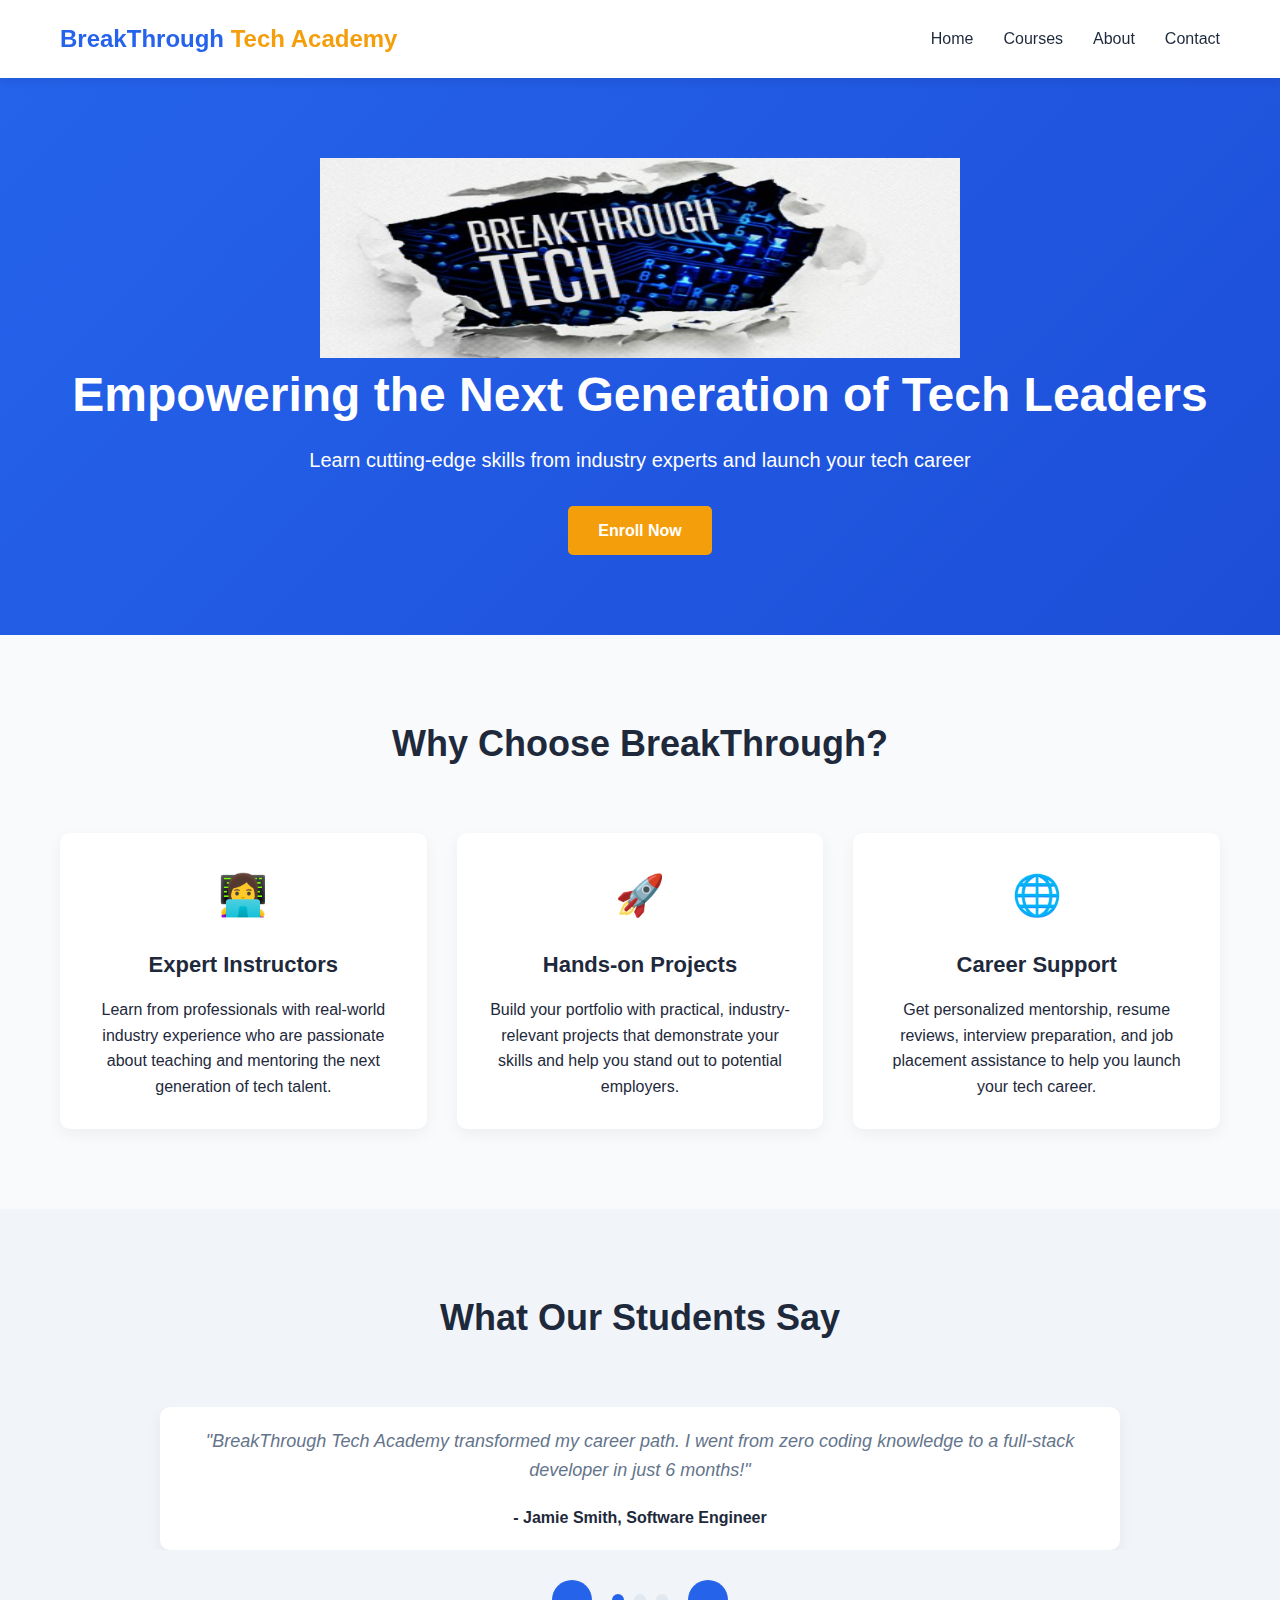
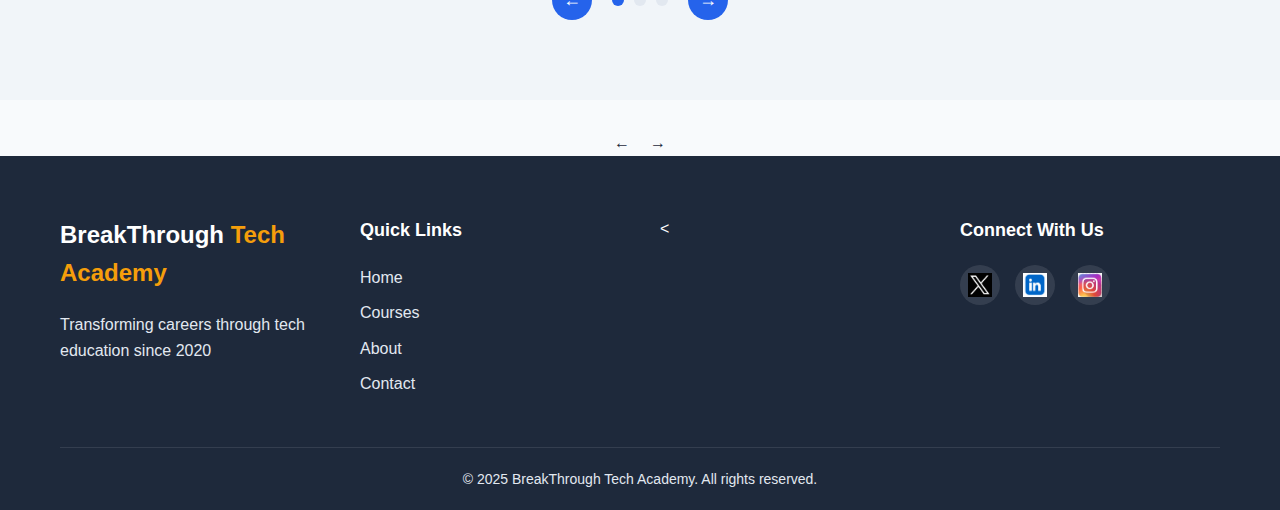
==== index.html @ b17aba81 "Initial commit" ====
<!DOCTYPE html>
<html lang="en">
<head>

    <!-- 
    Name: NASSUUNA NATASHA ANGELLA
    Registration Number: 23/U/BIT/0523/K/DAY
    Student Number: MRU2023000523
    -->
    <meta charset="UTF-8">
    <meta name="viewport" content="width=device-width, initial-scale=1.0">
    <title>BreakThrough Tech Academy</title>
    <link rel="stylesheet" href="https://cdnjs.cloudflare.com/ajax/libs/font-awesome/6.0.0-beta3/css/all.min.css">
    <style>
        /* CSS will be placed here */
        :root {
            --primary: #2563eb;
            --primary-dark: #1d4ed8;
            --secondary: #f59e0b;
            --dark: #1e293b;
            --light: #f8fafc;
            --gray: #64748b;
            --light-gray: #e2e8f0;
        }

        * {
            margin: 0;
            padding: 0;
            box-sizing: border-box;
            font-family: 'Segoe UI', Tahoma, Geneva, Verdana, sans-serif;
        }

        body {
            background-color: var(--light);
            color: var(--dark);
            line-height: 1.6;
        }

        .container {
            max-width: 1200px;
            margin: 0 auto;
            padding: 0 20px;
        }

        /* Header Styles */
        header {
            background-color: white;
            box-shadow: 0 2px 10px rgba(0, 0, 0, 0.1);
            position: sticky;
            top: 0;
            z-index: 100;
        }

        nav {
            display: flex;
            justify-content: space-between;
            align-items: center;
            padding: 20px 0;
        }

        .logo {
            font-size: 24px;
            font-weight: 700;
            color: var(--primary);
        }

        .logo span {
            color: var(--secondary);
        }

        .nav-links {
            display: flex;
            gap: 30px;
        }

        .nav-links a {
            text-decoration: none;
            color: var(--dark);
            font-weight: 500;
            transition: color 0.3s;
        }

        .nav-links a:hover {
            color: var(--primary);
        }

        .hamburger {
            display: none;
            font-size: 24px;
            cursor: pointer;
        }

        /* Hero Section */
        .hero {
            background: linear-gradient(135deg, #2563eb, #1d4ed8);
            color: white;
            padding: 80px 0;
            text-align: center
            ;
        }
        .hero-section {
    background-image: url('images/webdpic10.PNG'); /* Use a relative path */
    background-size: cover;
    background-position: center;
    background-repeat: no-repeat; 
    /* Remove the fixed attachment if not needed */
    /* Keep your filter if you want the darkening effect */
    filter: brightness(70%);
}

.hero {
    color: white;
    padding: 80px 0;
    text-align: center;
    /* Remove the background gradient as it will be covered by the image */
}
        .hero h1 {
            font-size: 48px;
            margin-bottom: 20px;
            line-height: 1.2;
        }

        .hero p {
            font-size: 20px;
            max-width: 700px;
            margin: 0 auto 30px;
        }

        .btn {
            display: inline-block;
            background-color: var(--secondary);
            color: white;
            padding: 12px 30px;
            border-radius: 5px;
            text-decoration: none;
            font-weight: 600;
            transition: all 0.3s;
            border: none;
            cursor: pointer;
        }

        .btn:hover {
            background-color: #e67e22;
            transform: translateY(-2px);
            box-shadow: 0 5px 15px rgba(0, 0, 0, 0.1);
        }

        /* Features Section */
        .features {
            padding: 80px 0;
        }

        .section-title {
            text-align: center;
            margin-bottom: 60px;
            font-size: 36px;
            color: var(--dark);
        }

        .features-grid {
            display: grid;
            grid-template-columns: repeat(auto-fit, minmax(300px, 1fr));
            gap: 30px;
        }

        .feature-card {
            background-color: white;
            border-radius: 10px;
            padding: 30px;
            box-shadow: 0 5px 15px rgba(0, 0, 0, 0.05);
            transition: transform 0.3s, box-shadow 0.3s;
            text-align: center;
        }

        .feature-card:hover {
            transform: translateY(-10px);
            box-shadow: 0 15px 30px rgba(0, 0, 0, 0.1);
        }

        .feature-icon {
            font-size: 40px;
            margin-bottom: 20px;
            color: var(--primary);
        }

        .feature-card h3 {
            font-size: 22px;
            margin-bottom: 15px;
            color: var(--dark);
        }

        /* Testimonials */
.testimonials {
    background-color: #f1f5f9;
    padding: 80px 0;
}

.testimonials-container {
    max-width: 1000px;
    margin: 0 auto;
}

.testimonial-slider {
    position: relative;
    overflow: hidden;
}

.testimonial-slide {
    background-color: white;
    padding: 40px;
    border-radius: 10px;
    box-shadow: 0 5px 15px rgba(0, 0, 0, 0.05);
    text-align: center;
    margin: 0 20px;
    display: none;
    transition: opacity 0.5s ease;
}

.testimonial-slide.active {
    display: block;
}

.testimonial-text {
    font-size: 18px;
    font-style: italic;
    margin-bottom: 20px;
    color: var(--gray);
}

.testimonial-author {
    font-weight: 700;
    color: var(--dark);
}

.slider-controls {
    display: flex;
    justify-content: center;
    align-items: center;
    margin-top: 30px;
    gap: 20px;
}

.nav-btn {
    background-color: #2563eb;
    color: white;
    width: 40px;
    height: 40px;
    border-radius: 50%;
    border: none;
    display: flex;
    align-items: center;
    justify-content: center;
    cursor: pointer;
    font-size: 18px;
    transition: all 0.3s;
}

.nav-btn:hover {
    background-color: #1d4ed8;
}

.nav-dots {
    display: flex;
    gap: 10px;
}

.dot {
    width: 12px;
    height: 12px;
    background-color: #e2e8f0;
    border-radius: 50%;
    cursor: pointer;
    transition: all 0.3s;
}

.dot.active {
    background-color: #2563eb;
}

.testimonial-slide {
    display: none;
    text-align: center;
    padding: 20px;
}

.testimonial-slide.active {
    display: block;
}
        /* Footer */
        footer {
            background-color: var(--dark);
            color: white;
            padding: 60px 0 20px;
        }

        .footer-content {
            display: grid;
            grid-template-columns: repeat(auto-fit, minmax(250px, 1fr));
            gap: 40px;
            margin-bottom: 40px;
        }

        .footer-logo {
            font-size: 24px;
            font-weight: 700;
            margin-bottom: 20px;
            color: white;
        }

        .footer-logo span {
            color: var(--secondary);
        }

        .footer-about p {
            margin-bottom: 20px;
            color: var(--light-gray);
        }

        .footer-links h3, .footer-social h3 {
            font-size: 18px;
            margin-bottom: 20px;
            color: white;
        }

        .footer-links ul {
            list-style: none;
        }

        .footer-links li {
            margin-bottom: 10px;
        }

        .footer-links a {
            color: var(--light-gray);
            text-decoration: none;
            transition: color 0.3s;
        }

        .footer-links a:hover {
            color: var(--secondary);
        }

        .social-icons {
            display: flex;
            gap: 15px;
        }

        .social-icons img {
    width: 24px;
    height: 24px;
}

        .social-icons a {
            color: white;
            background-color: rgba(255, 255, 255, 0.1);
            width: 40px;
            height: 40px;
            border-radius: 50%;
            display: flex;
            align-items: center;
            justify-content: center;
            transition: all 0.3s;
            text-decoration: none;
        }

        .social-icons a:hover {
            background-color: var(--secondary);
            transform: translateY(-3px);
        }

        .footer-bottom {
            text-align: center;
            padding-top: 20px;
            border-top: 1px solid rgba(255, 255, 255, 0.1);
            color: var(--light-gray);
            font-size: 14px;
        }

        /* Modal */
        .modal {
            display: none;
            position: fixed;
            top: 0;
            left: 0;
            width: 100%;
            height: 100%;
            background-color: rgba(0, 0, 0, 0.5);
            z-index: 1000;
            justify-content: center;
            align-items: center;
        }

        .modal-content {
            background-color: white;
            padding: 30px;
            border-radius: 10px;
            width: 100%;
            max-width: 500px;
            position: relative;
        }

        .close-modal {
            position: absolute;
            top: 15px;
            right: 15px;
            font-size: 24px;
            cursor: pointer;
            color: var(--gray);
        }

        .modal h2 {
            margin-bottom: 20px;
            color: var(--dark);
        }

        .form-group {
            margin-bottom: 20px;
        }

        .form-group label {
            display: block;
            margin-bottom: 8px;
            font-weight: 500;
            color: var(--dark);
        }

        .form-group input, .form-group select {
            width: 100%;
            padding: 12px;
            border: 1px solid var(--light-gray);
            border-radius: 5px;
            font-size: 16px;
        }

        .form-group select {
            appearance: none;
            background-image: url("data:image/svg+xml;charset=UTF-8,%3csvg xmlns='http://www.w3.org/2000/svg' viewBox='0 0 24 24' fill='none' stroke='currentColor' stroke-width='2' stroke-linecap='round' stroke-linejoin='round'%3e%3cpolyline points='6 9 12 15 18 9'%3e%3c/polyline%3e%3c/svg%3e");
            background-repeat: no-repeat;
            background-position: right 10px center;
            background-size: 1em;
        }

        /* Responsive Design */
        @media (max-width: 768px) {
            .nav-links {
                display: none;
            }

            .hamburger {
                display: block;
            }

            .hero h1 {
                font-size: 36px;
            }

            .hero p {
                font-size: 18px;
            }

            .section-title {
                font-size: 30px;
            }
        }
    </style>
</head>
<body>
    <!-- Header -->
    <header>
        <div class="container">
            <nav>
                <div class="logo">BreakThrough <span>Tech Academy</span></div>
                <div class="nav-links">
                    <a href="index.html">Home</a>
                    <a href="courses.html">Courses</a>
                    <a href="about.html">About</a>
                    <a href="contact.html">Contact</a>
                </div>
                <div class="hamburger">☰</div>
            </nav>
        </div>
    </header
    <!-- Hero Section -->
    <section class="hero">
        <img src="webpics\webdpic11.PNG" width="50%" height="200px" >
        <div class="container">
            <h1>Empowering the Next Generation of Tech Leaders</h1>
            <p>Learn cutting-edge skills from industry experts and launch your tech career</p>
            <a href="#" class="btn" id="enrollBtn">Enroll Now</a>
        </div>
        
    </section>

    <!-- Features Section -->
    <section class="features">
        <div class="container">
            <h2 class="section-title">Why Choose BreakThrough?</h2>
            <div class="features-grid">
                <div class="feature-card">
                    <div class="feature-icon">👩‍💻</div>
                    <h3>Expert Instructors</h3>
                    <p>Learn from professionals with real-world industry experience who are passionate about teaching and mentoring the next generation of tech talent.</p>
                </div>
                <div class="feature-card">
                    <div class="feature-icon">🚀</div>
                    <h3>Hands-on Projects</h3>
                    <p>Build your portfolio with practical, industry-relevant projects that demonstrate your skills and help you stand out to potential employers.</p>
                </div>
                <div class="feature-card">
                    <div class="feature-icon">🌐</div>
                    <h3>Career Support</h3>
                    <p>Get personalized mentorship, resume reviews, interview preparation, and job placement assistance to help you launch your tech career.</p>
                </div>
            </div>
        </div>
    </section>
<!-- Testimonials Section -->
<section class="testimonials">
    <div class="container">
        <h2 class="section-title">What Our Students Say</h2>
        <div class="testimonials-container">
            <div class="testimonial-slider">
                <div class="testimonial-slide active">
                    <p class="testimonial-text">"BreakThrough Tech Academy transformed my career path. I went from zero coding knowledge to a full-stack developer in just 6 months!"</p>
                    <p class="testimonial-author">- Jamie Smith, Software Engineer</p>
                </div>
                <div class="testimonial-slide">
                    <p class="testimonial-text">"The instructors are incredibly knowledgeable and patient. The hands-on projects prepared me for real-world challenges."</p>
                    <p class="testimonial-author">- Alex Johnson, UX Designer</p>
                </div>
                <div class="testimonial-slide">
                    <p class="testimonial-text">"The career support team helped me land my dream job. The networking opportunities were worth every penny."</p>
                    <p class="testimonial-author">- Taylor Lee, Data Analyst</p>
                </div>
            </div>
            <div class="slider-controls">
                <button class="nav-btn prev">←</button>
                <div class="nav-dots">
                    <span class="dot active" data-slide="0"></span>
                    <span class="dot" data-slide="1"></span>
                    <span class="dot" data-slide="2"></span>
                </div>
                <button class="nav-btn next">→</button>
            </div>
        </div>
    </div>
</section>
            <div class="testimonial-slider">
                <div class="testimonial-slide">
                    <p class="testimonial-text">"BreakThrough Tech Academy transformed my career path. I went from zero coding knowledge to a full-stack developer in just 6 months!"</p>
                    <p class="testimonial-author">- Jamie Smith, Software Engineer</p>
                </div>
                
                <div class="testimonial-slide">
                    <p class="testimonial-text">"The instructors are incredibly knowledgeable and patient. The hands-on projects prepared me for real-world challenges."</p>
                    <p class="testimonial-author">- Alex Johnson, UX Designer</p>
                </div>
                
                <div class="testimonial-slide">
                    <p class="testimonial-text">"The career support team helped me land my dream job. The networking opportunities were worth every penny."</p>
                    <p class="testimonial-author">- Taylor Lee, Data Analyst</p>
                </div>
            </div>
            <div class="slider-controls">
                <div class="slider-arrow">←</div>
                <div class="slider-arrow">→</div>
            </div>
        </div>
    </div>

</section>

    <!-- Footer -->
    <footer>
        <div class="container">
            <div class="footer-content">
                <div class="footer-about">
                    <div class="footer-logo">BreakThrough <span>Tech Academy</span></div>
                    <p>Transforming careers through tech education since 2020</p>
                </div>
                <div class="footer-links">
                    <h3>Quick Links</h3>
                    <ul>
                        <li><a href="#">Home</a></li>
                        <li><a href="#">Courses</a></li>
                        <li><a href="#">About</a></li>
                        <li><a href="#">Contact</a></li>
                    </ul>
                </div>
                <<div class="footer-social">
                    <h3>Connect With Us</h3>
                    <div class="social-icons">
                        <a href="#" class="social-link">
                            <img src="webpics/twitter icon.PNG" alt="Twitter">
                        </a>
                        <a href="#" class="social-link">
                            <img src="webpics/linkedin icon.PNG" alt="LinkedIn">
                        </a>
                        <a href="#" class="social-link">
                            <img src="webpics/instagram icon.PNG" alt="Instagram">
                        </a>
                    </div>
                </div>
            </div>
            <div class="footer-bottom">
                <p>© 2025 BreakThrough Tech Academy. All rights reserved.</p>
            </div>
        </div>
    </footer>

    <!-- Modal -->
    <div class="modal" id="enrollModal">
        <div class="modal-content">
            <span class="close-modal">&times;</span>
            <h2>Start Your Tech Journey Today!</h2>
            <p>Leave your information and our admissions team will contact you.</p>
            <form>
                <div class="form-group">
                    <label for="name">Full Name</label>
                    <input type="text" id="name" required>
                </div>
                <div class="form-group">
                    <label for="email">Email</label>
                    <input type="email" id="email" required>
                </div>
                <div class="form-group">
                    <label for="phone">Phone Number</label>
                    <input type="tel" id="phone">
                </div>
                <div class="form-group">
                    <label for="course">Course Interest</label>
                    <select id="course" required>
                        <option value="">Select a course</option>
                        <option value="web-dev">Web Development</option>
                        <option value="data-science">Data Science</option>
                        <option value="ux-design">UX Design</option>
                        <option value="cybersecurity">Cybersecurity</option>
                    </select>
                </div>
                <button type="submit" class="btn">Submit</button>
            </form>
        </div>
    </div>

    <script>
        // Simple JavaScript for modal functionality
        const enrollBtn = document.getElementById('enrollBtn');
        const modal = document.getElementById('enrollModal');
        const closeModal = document.querySelector('.close-modal');

        enrollBtn.addEventListener('click', (e) => {
            e.preventDefault();
            modal.style.display = 'flex';
        });

        closeModal.addEventListener('click', () => {
            modal.style.display = 'none';
        });

        window.addEventListener('click', (e) => {
            if (e.target === modal) {
                modal.style.display = 'none';
            }
        });
    </script>
</body>
</html>
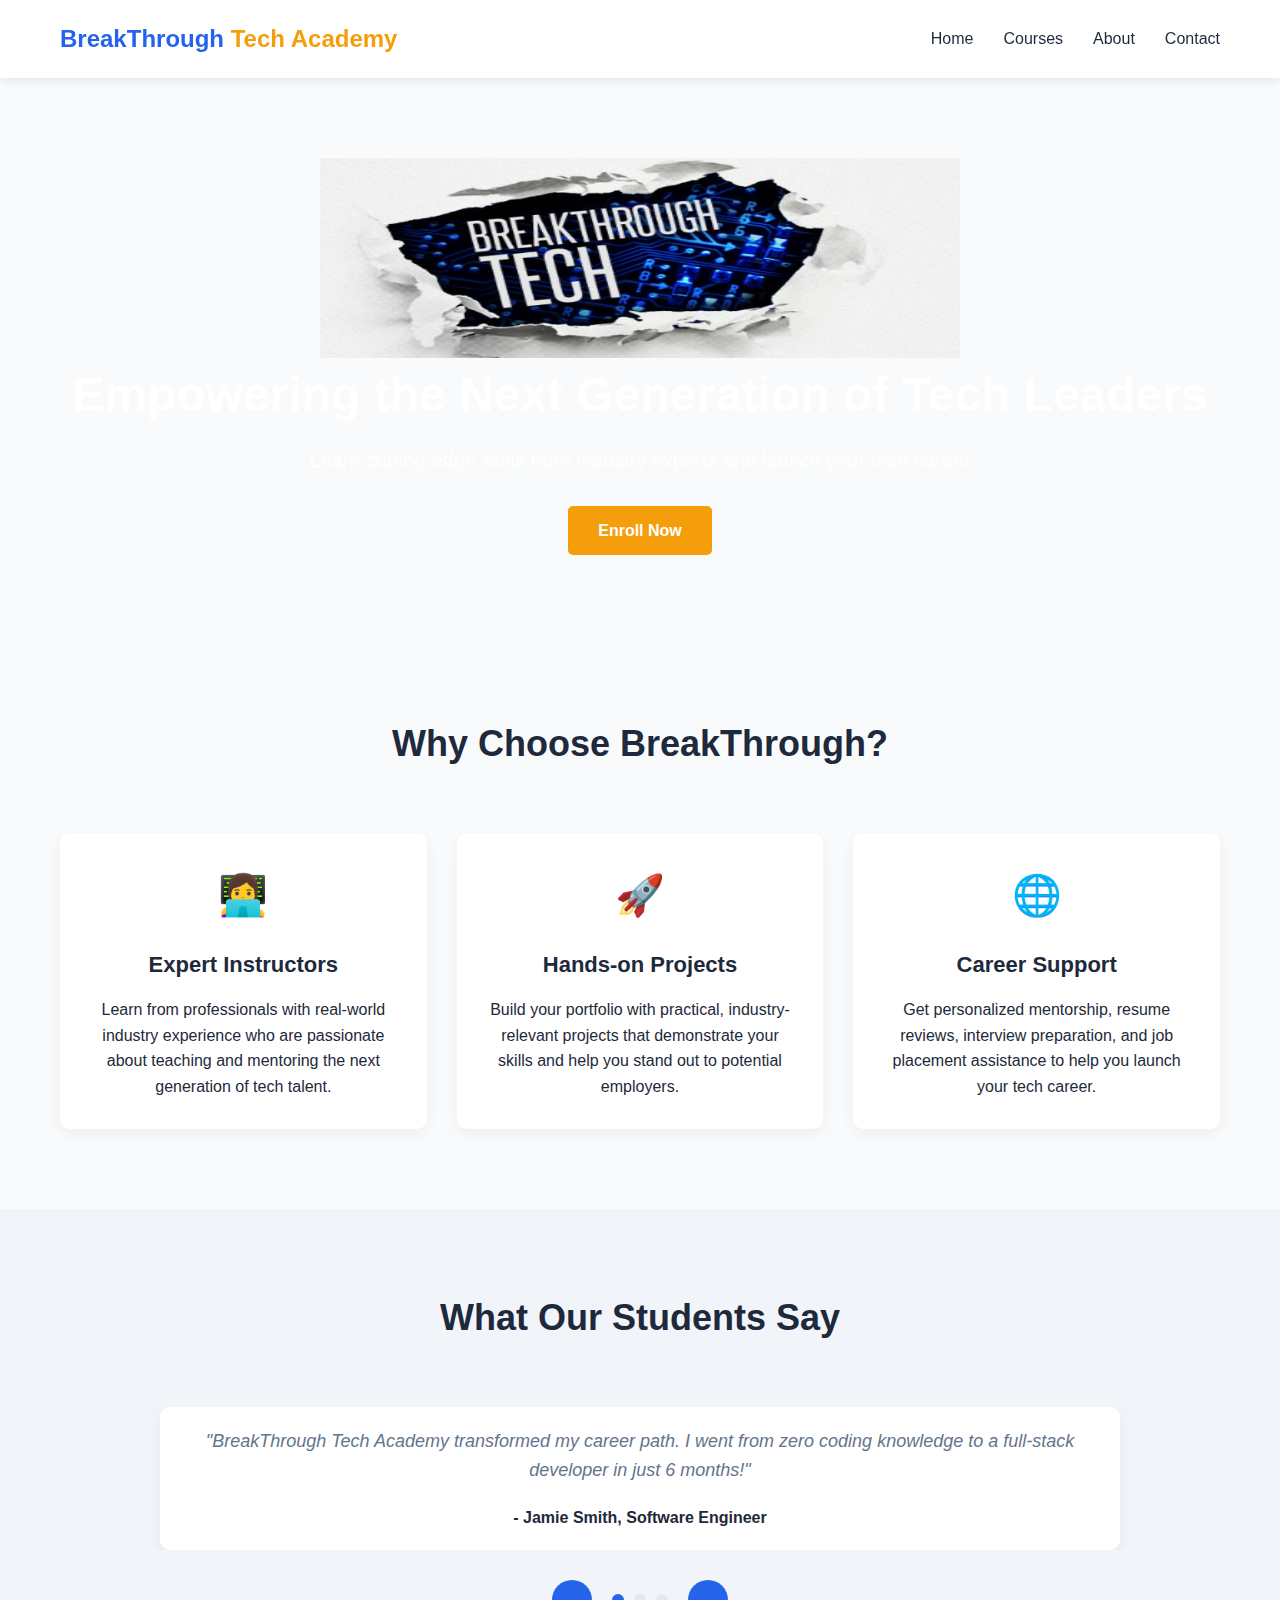
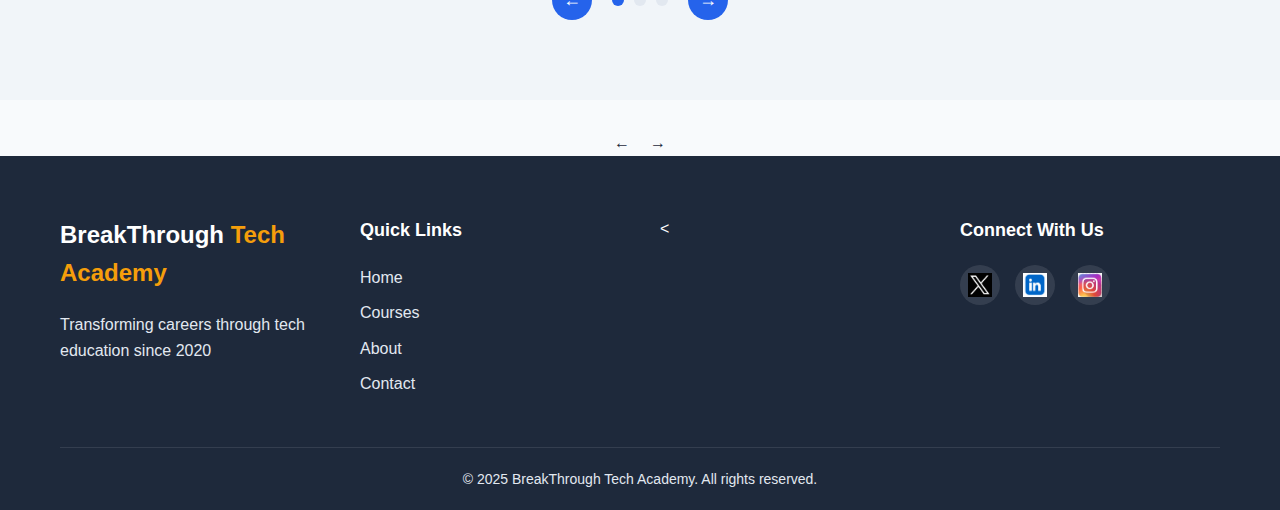
==== commit e2ad1238: "Update index.html" ====
--- a/index.html
+++ b/index.html
@@ -92,7 +92,7 @@
 
         /* Hero Section */
         .hero {
-            background: linear-gradient(135deg, #2563eb, #1d4ed8);
+            background-image: url('images/webdpic10.PNG');
             color: white;
             padding: 80px 0;
             text-align: center
@@ -664,4 +664,4 @@
         });
     </script>
 </body>
-</html>+</html>
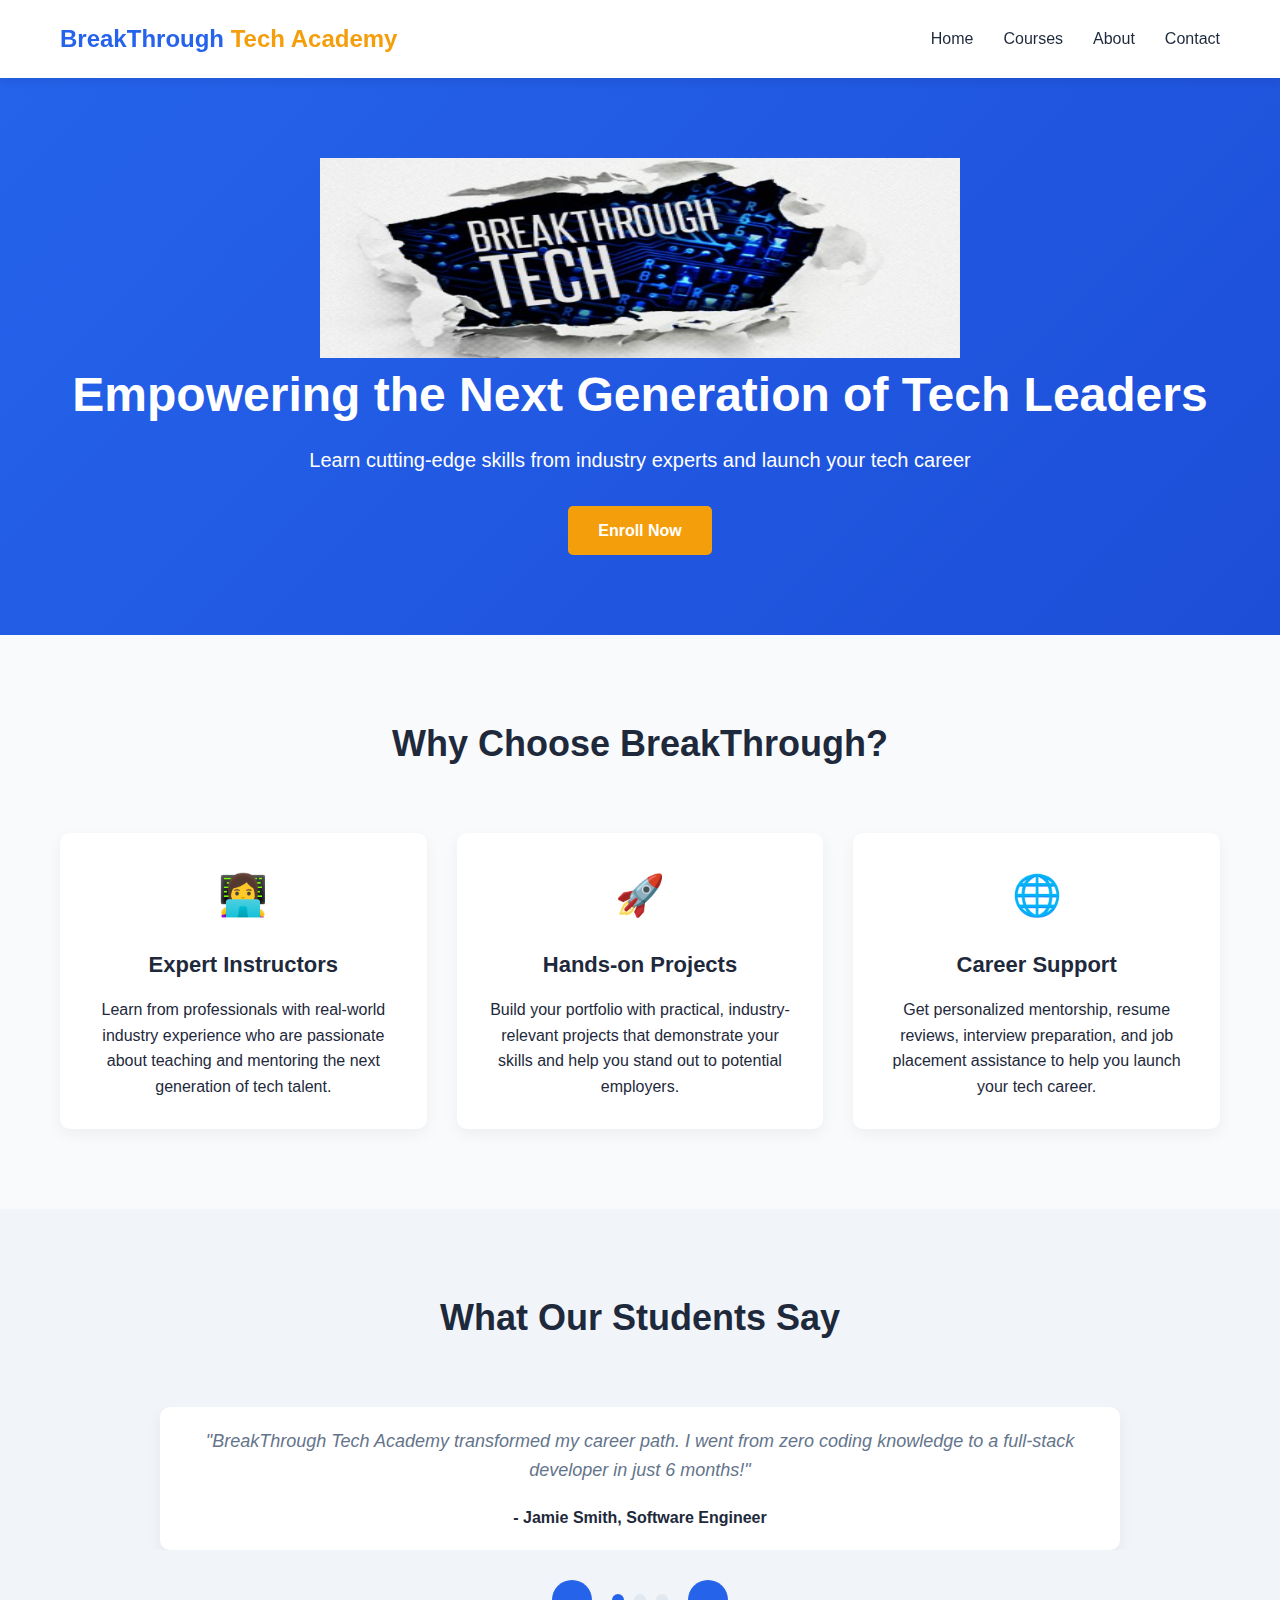
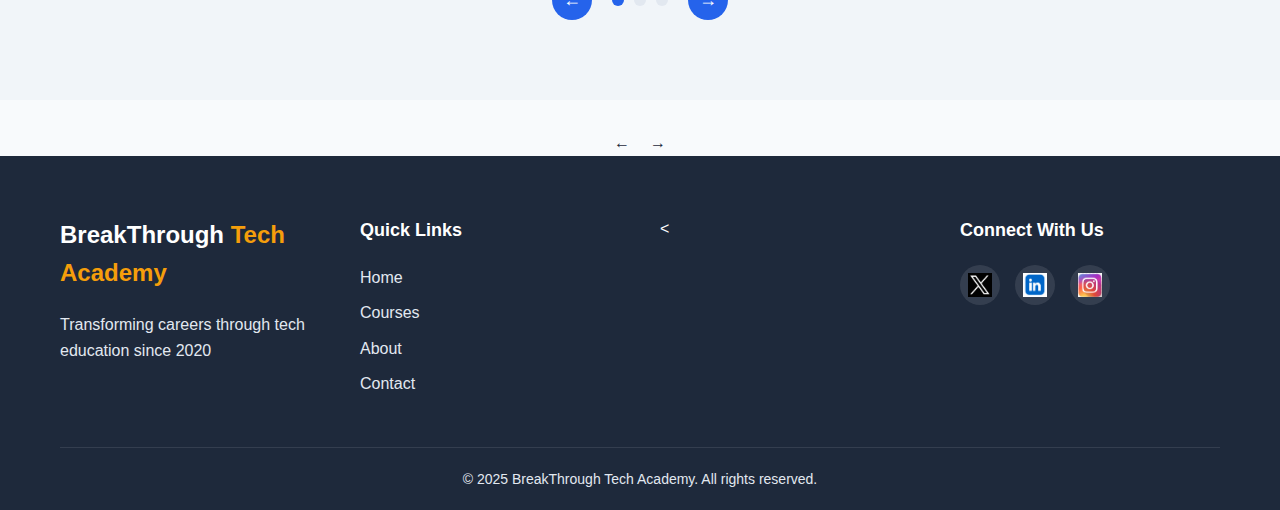
==== commit 5cf662a6: "Update index.html" ====
--- a/index.html
+++ b/index.html
@@ -92,7 +92,7 @@
 
         /* Hero Section */
         .hero {
-            background-image: url('images/webdpic10.PNG');
+            background: linear-gradient(135deg, #2563eb, #1d4ed8);
             color: white;
             padding: 80px 0;
             text-align: center
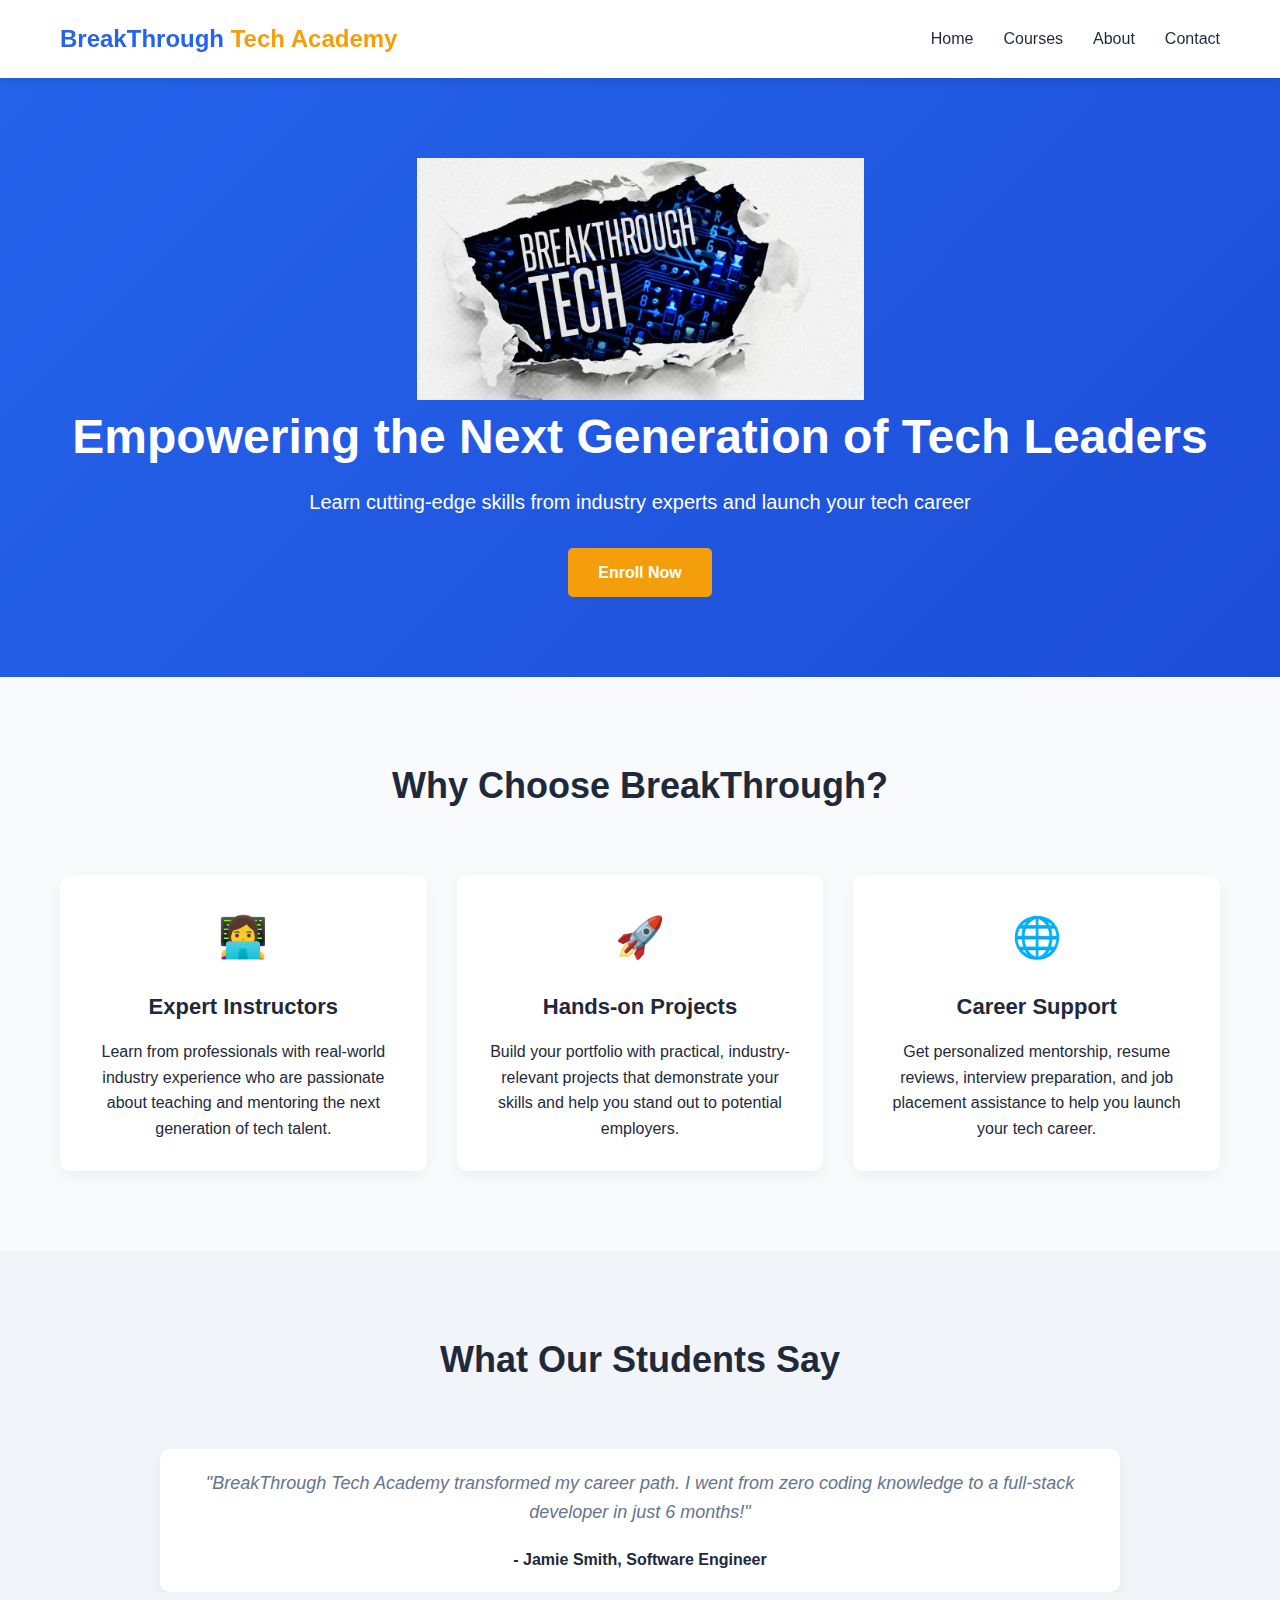
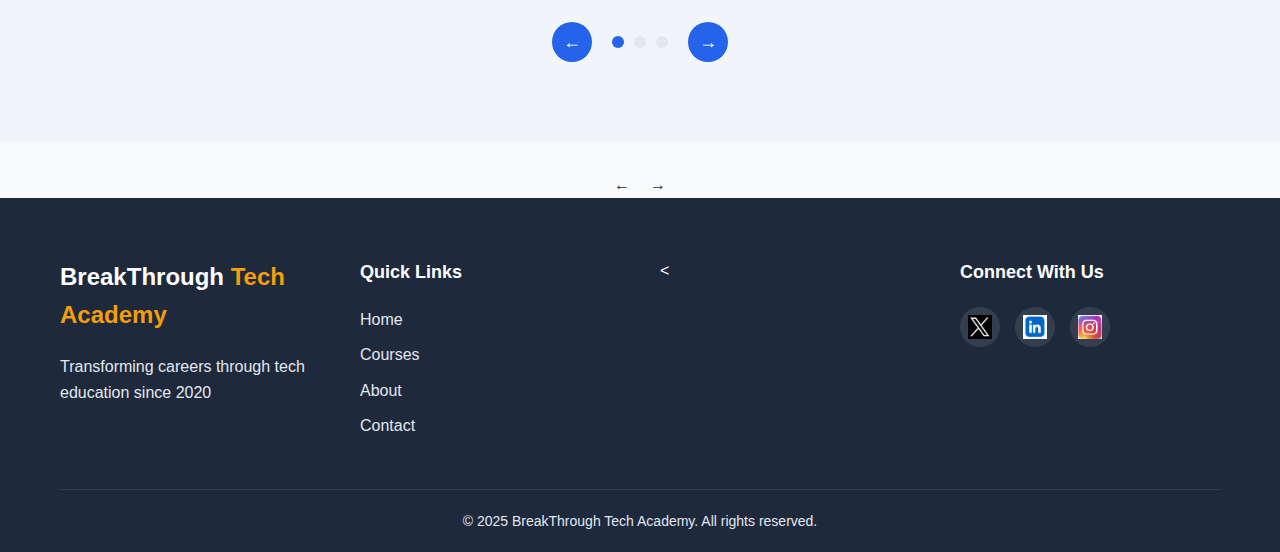
==== commit f3e5ca5d: "Update index.html" ====
--- a/index.html
+++ b/index.html
@@ -482,7 +482,7 @@
     </header
     <!-- Hero Section -->
     <section class="hero">
-        <img src="webpics\webdpic11.PNG" width="50%" height="200px" >
+        <img src="webpics\webdpic11.PNG" alt="Hero Image Description">
         <div class="container">
             <h1>Empowering the Next Generation of Tech Leaders</h1>
             <p>Learn cutting-edge skills from industry experts and launch your tech career</p>
